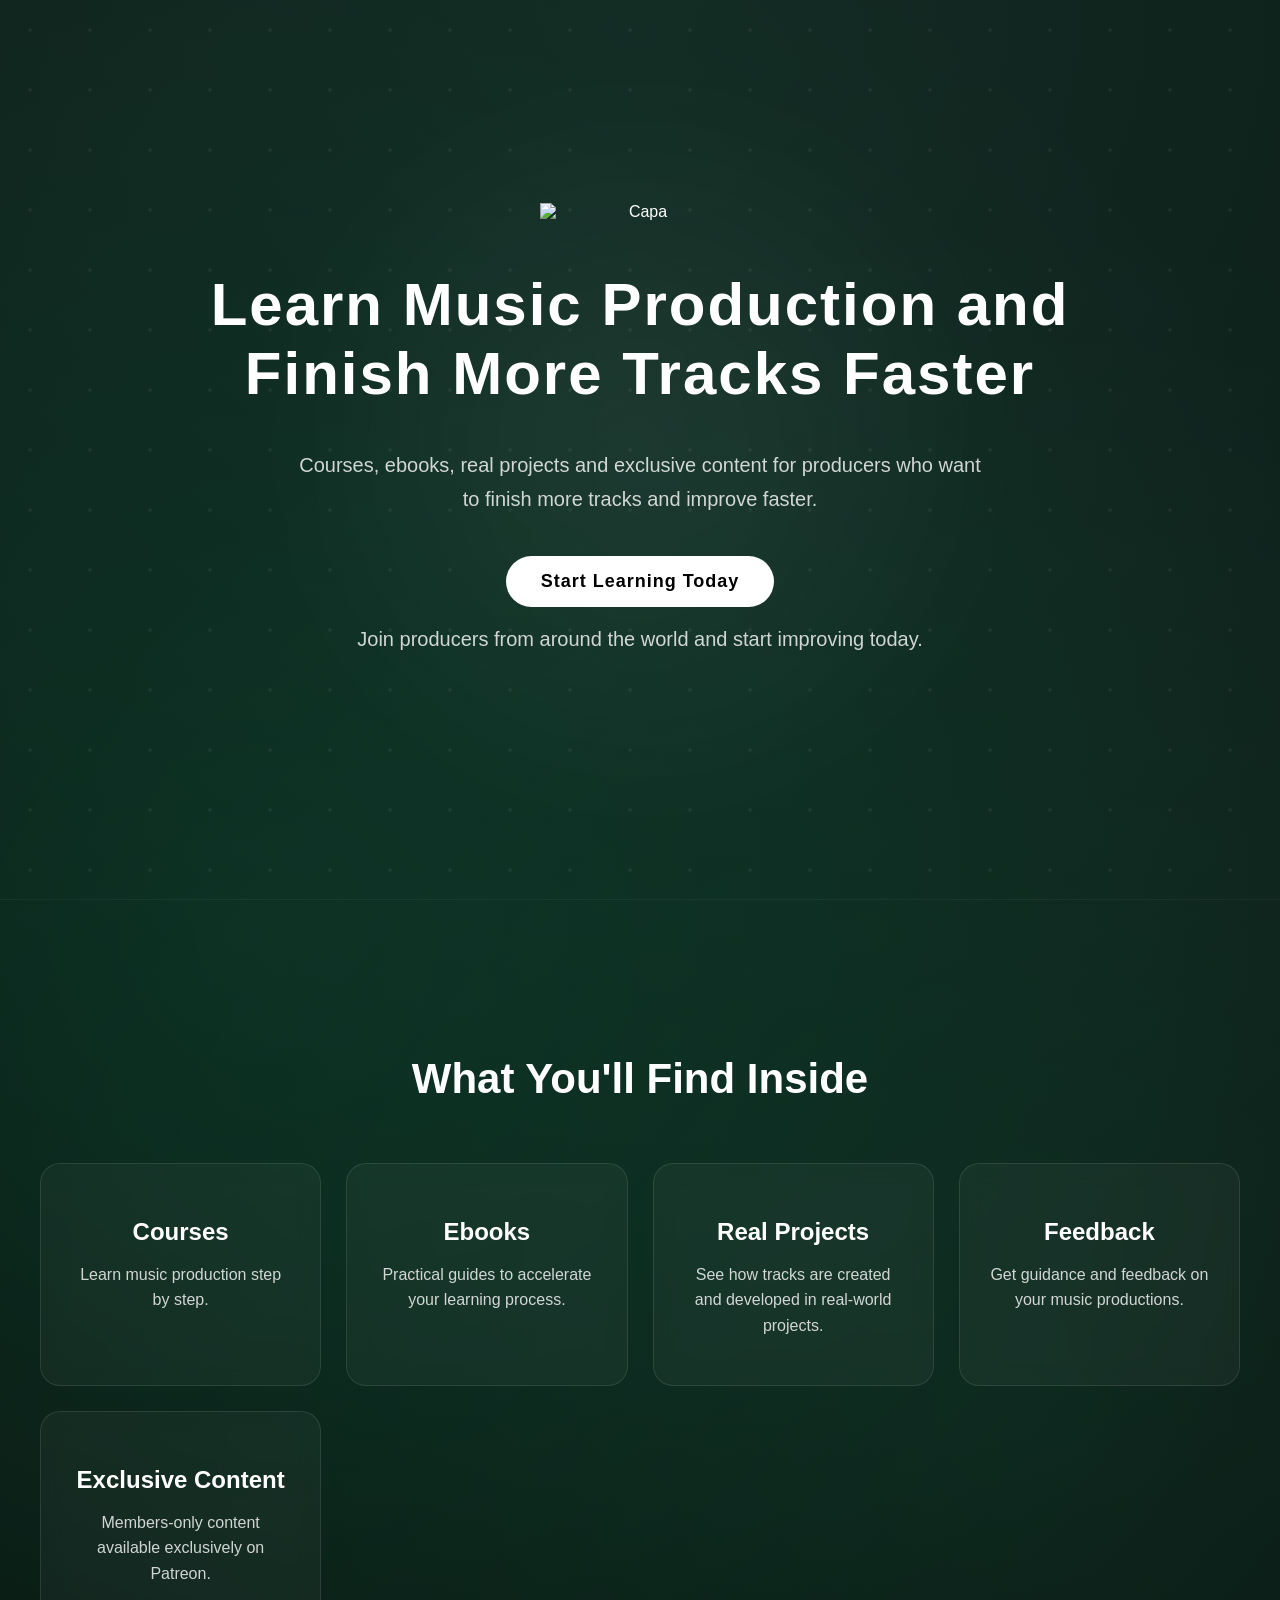
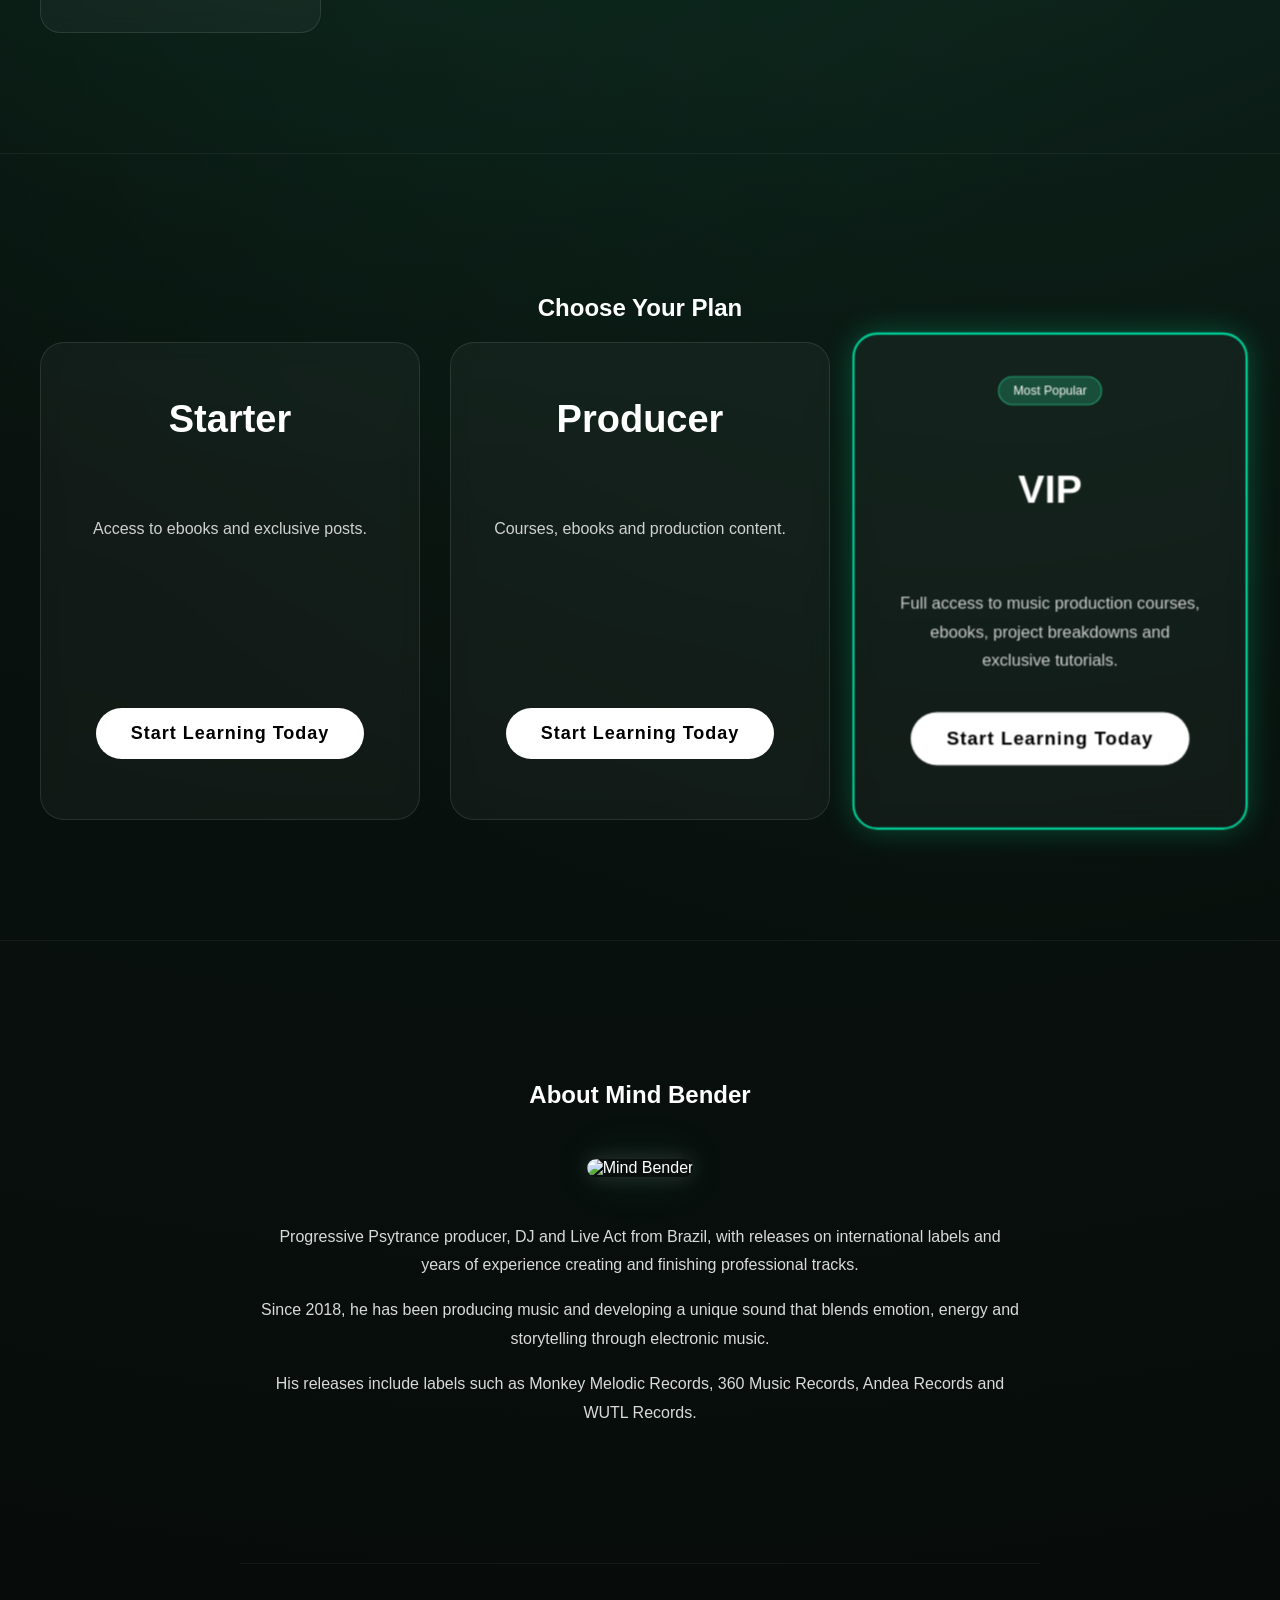
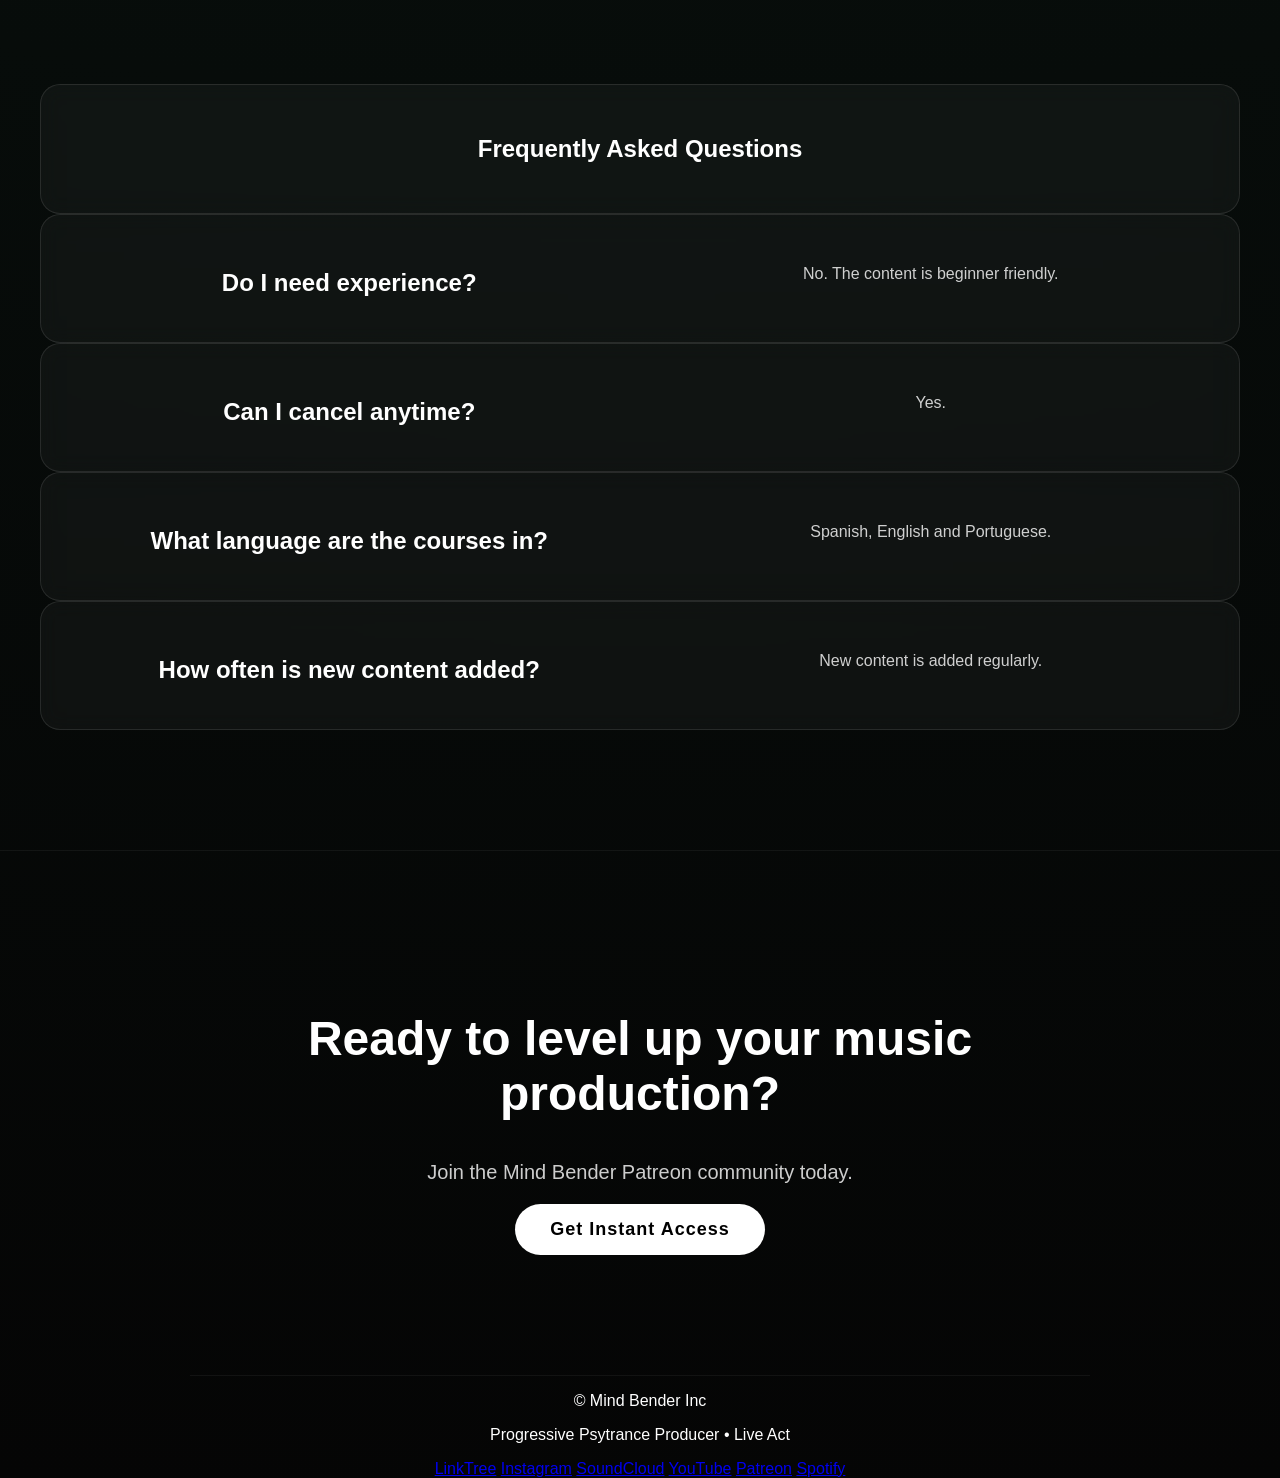
==== patreon-mind-bender/index.html @ 2c37fced "Adiciona página Patreon" ====
<!doctype html>
<html>
<head>

  <meta charset="UTF-8">

  <meta name="viewport" content="width=device-width, initial-scale=1.0">

  <meta name="description"
content="Mind Bender is a Progressive Psytrance Producer, Live Act and DJ from Brazil. 
Releases on Monkey Melodic Records and performances worldwide.">

  <title>Mind Bender | Progressive Psytrance Dj Producer</title>

  <link rel="icon" href="/assets/IMG/favicon/favicon.png" type="image/png">

  <link rel="stylesheet" href="style.css">

</head>
<body>
<!-- HOME -->

<section id="home">

<img class="capa"
  src="/assets/IMG/logo-mindbender-cerebro-branco.png" alt="Capa">
   

    <h1>Learn Music Production and Finish More Tracks Faster</h1>

    <p>
        Courses, ebooks, real projects and exclusive content
        for producers who want to finish more tracks and improve faster.
    </p>

    <a href="https://patreon.com/mindbenderinc?utm_medium=clipboard_copy&utm_source=copy
    Link&utm_campaign=creatorshare_fan&utm_content=join_link" target="_blank">
        <button>Start Learning Today</button>
    </a>

    <p class="small-text">
    Join producers from around the world and start improving today.
</p>

</section>



<!-- BENEFITS -->

<section id="benefits">

    <h2>What You'll Find Inside</h2>

    <div class="benefits-grid">

    <div class="benefit-card">
        <h3>Courses</h3>
        <p>Learn music production step by step.</p>
    </div>

    <div class="benefit-card">
        <h3>Ebooks</h3>
        <p>Practical guides to accelerate your learning process.</p>
    </div>

    <div class="benefit-card">
        <h3>Real Projects</h3>
        <p>See how tracks are created and developed in real-world projects.</p>
    </div>

    <div class="benefit-card">
        <h3>Feedback</h3>
        <p>Get guidance and feedback on your music productions.</p>
    </div>

    <div class="benefit-card">
        <h3>Exclusive Content</h3>
        <p>Members-only content available exclusively on Patreon.</p>
    </div>

    </div>

</section>



<!-- PLANS PATREON -->

<section id="plans">

        <h2>Choose Your Plan</h2>

    <div class="plans-grid">

        <div class="plan">
            <h3>Starter</h3>

            <p>Access to ebooks and exclusive posts.</p>

            <div class="plan-button">
            <a href="https://patreon.com/mindbenderinc?utm_medium=clipboard_copy&utm_source=copy
            Link&utm_campaign=creatorshare_fan&utm_content=join_link" target="_blank">
        <button>Start Learning Today</button>
        </a>
            </div>

        </div>

        <div class="plan">

            <h3>Producer</h3>

            <p>Courses, ebooks and production content.</p>
            <div class="plan-button">
       <a href="https://patreon.com/mindbenderinc?utm_medium=clipboard_copy&utm_source=copy
       Link&utm_campaign=creatorshare_fan&utm_content=join_link" target="_blank">
        <button>Start Learning Today</button>
        </a>
            </div>

             </div>

 <div class="plan featured">

    <span class="badge">Most Popular</span>

        <h3>VIP</h3>

        <p>Full access to music production courses,
ebooks, project breakdowns and exclusive tutorials.</p>
        <div class="plan-button">
    <a href="https://patreon.com/mindbenderinc?utm_medium=clipboard_copy&utm_source=copy
       Link&utm_campaign=creatorshare_fan&utm_content=join_link" target="_blank">
        <button>Start Learning Today</button>
    </a>
        </div>

    </div>

</section>



<!-- ABOUT THE INSTRUCTOR -->

<section id="teacher">

<h2>About Mind Bender</h2>

<img class="teacher-photo" 
src="/assets/IMG/mind-presskit-4.jpg" 
alt="Mind Bender">

<p>
Progressive Psytrance producer, DJ and Live Act from Brazil,
with releases on international labels and years of experience
creating and finishing professional tracks.
</p>

<p>
Since 2018, he has been producing music and developing a unique sound that blends emotion,
energy and storytelling through electronic music.
</p>

<p>
His releases include labels such as Monkey Melodic Records,
360 Music Records, Andea Records and WUTL Records.
</p>

</section>



<!-- FAQ -->

<section id="faq">

    <div class="faq-container">
<h2>Frequently Asked Questions</h2>
    </div>

        <div class="faq-container">
<h3>Do I need experience?</h3>
<p>No. The content is beginner friendly.</p>
        </div>

        <div class="faq-container">
<h3>Can I cancel anytime?</h3>
<p>Yes.</p>
        </div>

        <div class="faq-container">
<h3>What language are the courses in?</h3>
<p>Spanish, English and Portuguese.</p>
        </div>

        <div class="faq-container">
<h3>How often is new content added?</h3>
<p>New content is added regularly.</p>
        </div>

</section>


<!-- CALL TO ACTION -->


<section id="cta">

<h2>Ready to level up your music production?</h2>

<p>
Join the Mind Bender Patreon community today.
</p>

<a href="https://patreon.com/mindbenderinc?utm_medium=clipboard_copy&utm_source=copy
            Link&utm_campaign=creatorshare_fan&utm_content=join_link" target="_blank">
    <button>Get Instant Access</button>
</a>

</section>

  

<!-- FOOTER -->

  <footer class="footer">

  <p>© Mind Bender Inc</p>

  <p>Progressive Psytrance Producer • Live Act</p>

  <div class="footer-links">
    <a href="https://linktr.ee/mindbenderbr" target="_blank">LinkTree</a>
    <a href="https://www.instagram.com/mindbenderbr" target="_blank">Instagram</a>
    <a href="https://on.soundcloud.com/xuIXW6YyxuVBUNStKe" target="_blank">SoundCloud</a>
    <a href="https://www.youtube.com/@MindBenderbr" target="_blank">YouTube</a>
    <a href="https://www.patreon.com/mindbenderinc" target="_blank">Patreon</a>
    <a href="https://open.spotify.com/intl-es/artist/5QQDpoW4RZcS64pFqKwf9F" 
    target="_blank">Spotify</a>
  </div>

</footer>

  <script src="script.js"></script>

</body>

</html>
---- patreon-mind-bender/style.css ----
/* BODY */

* {
    box-sizing: border-box;
}

html {
    scroll-behavior: smooth;
}

body {
    margin: 0;
    color: white;
    font-family: Verdana, sans-serif;
    text-align: center;

    background:
    radial-gradient(
        circle at 20% 20%,
        rgba(0,255,150,0.08),
        transparent 30%
    ),

    radial-gradient(
        circle at 80% 30%,
        rgba(50,255,180,0.06),
        transparent 35%
    ),

    radial-gradient(
        circle at top,
        #132b24 0%,
        #09130f 40%,
        #050505 100%
    );
}

body::before {
    content: "";
    position: fixed;
    inset: 0;

    background-image:
    radial-gradient(
        rgba(255,255,255,0.05) 2px,
        transparent 2px
    );

    background-size: 60px 60px;

    pointer-events: none;

    
}


section {
    padding: 120px 20px;

    border-bottom:1px solid rgba(255,255,255,.05);
}



/* CAPA */

.capa {
    width: 200px;
    max-width: 90%;
    transition: 0.3s;
}

.capa:hover {
    transform: scale(1.04);
}
.dj {
    width: 250px;
    height: 250px;
    border-radius: 50%;
    border: 3px solid rgba(255,255,255,0.8);

 box-shadow:
        0 0 20px rgba(255,255,255,0.15),
        0 0 60px rgba(50,255,180,0.15);

    object-fit: cover;
    transition: 0.3s;
}

.dj:hover {
    transform: scale(1.05);
}


/* HOME */



#home {
    min-height: 100vh;

    display: flex;
    flex-direction: column;
    justify-content: center;
    align-items: center;

    padding: 40px 20px;

    position: relative;
}

#home::before {
    content: "";

    position: absolute;

    width: 500px;
    height: 500px;

    background: rgba(255,255,255,0.05);

    border-radius: 50%;

    filter: blur(120px);

    z-index: -1;
}

#home p {
    max-width: 700px;

    font-size: 20px;
    line-height: 1.7;

    opacity: 0.8;

    margin-bottom: 40px;
}

.small-text {
    margin-top: 15px;
    font-size: 14px;
    opacity: 0.7;
}

/* TITLES */

h1 {
    font-size: 60px;
    max-width: 900px;

    margin-bottom: 20px;

    letter-spacing: 2px;
}

#benefits h2 {
    font-size: 42px;
    margin-bottom: 60px;
}

/* BUTTON */

button {
    background: white;
    color: black;

    font-weight:bold;

    letter-spacing:1px;

    border: none;

    padding: 15px 35px;

    border-radius: 50px;

    font-size: 18px;

    cursor: pointer;

    transition: 0.3s;
    
}

button:hover {

    transform:
        scale(1.05)
        translateY(-4px);

    box-shadow:
        0 0 20px rgba(255,255,255,0.25),
        0 0 50px rgba(50,255,180,0.25);
}

.plan button {
    margin-bottom: 20px;
}


/* TEACHER */

.teacher-photo {
    width: 300px;
    max-width: 100%;

    border-radius: 20px;

    box-shadow:
        0 0 20px rgba(255,255,255,0.15),
        0 0 50px rgba(50,255,180,0.12);

    margin: 30px 0;

    transition: 0.3s;
}

.teacher-photo:hover {
    transform: scale(1.03);
}

#teacher {
    max-width: 800px;
    margin: auto;
}

#teacher p {
    line-height: 1.8;
    opacity: 0.85;
}

/* PLANS */


.plans-grid {
    display: grid;
    grid-template-columns: repeat(auto-fit, minmax(320px,1fr));
    gap: 30px;

    max-width: 1200px;
    margin: auto;
}

.plan{

    background:rgba(255,255,255,.04);

    backdrop-filter:blur(10px);

    border:1px solid rgba(255,255,255,.10);

    border-radius:24px;

    padding:40px;

    display:flex;

    flex-direction:column;

    justify-content:flex-start;

    align-items:center;

    gap:20px;

    min-height:430px;

    transition:.3s;
}

.plan:hover{

    transform:translateY(-10px);

    border-color:rgba(0,255,180,.35);

    box-shadow:
    0 0 25px rgba(0,255,180,.12);
}

.plan h3{

    margin-top:15px;

    font-size:38px;
}

.plan p{

    flex-grow:1;

    line-height:1.7;

    opacity:.8;
}

.plan-button{

    margin-top:auto;
}

/* BENEFITS GRID */




.benefits-grid {
    display: grid;

    grid-template-columns:
        repeat(auto-fit, minmax(250px, 1fr));

    gap: 25px;

    max-width: 1200px;

    margin: auto;
}

.benefit-card {
    background: rgba(255,255,255,0.04);

    backdrop-filter: blur(10px);

    border: 1px solid rgba(255,255,255,0.1);

    border-radius: 20px;

    padding: 30px;

    transition: 0.3s;

}

.benefit-card:hover {
    transform: translateY(-8px);

    border-color: rgba(50,255,180,0.4);

    box-shadow:
        0 0 20px rgba(255,255,255,0.08),
        0 0 40px rgba(50,255,180,0.08);
}

.benefit-card h3 {
    font-size: 24px;

    margin-bottom: 15px;
}

.benefit-card p {
    opacity: 0.8;

    line-height: 1.6;
}

.featured{

    transform:scale(1.04);

    border:2px solid #00d99f;

    box-shadow:
    0 0 30px rgba(0,255,180,.25);
}

.featured:hover{

    transform:
        scale(1.06)
        translateY(-10px);

}

.badge{

    display:inline-block;

    align-self:center;

    padding:6px 14px;

    margin-bottom:25px;

    border-radius:50px;

    background:rgba(50,255,180,.2);

    border:1px solid rgba(50,255,180,.5);

    font-size:12px;
}


/* FQA */


.faq-container {
    display: grid;

    grid-template-columns:
        repeat(auto-fit, minmax(250px, 1fr));

    gap: 25px;

    max-width: 1200px;

    margin: auto;
}

.faq-container {
    background: rgba(255,255,255,0.04);

    backdrop-filter: blur(10px);

    border: 1px solid rgba(255,255,255,0.1);

    border-radius: 20px;

    padding: 30px;

    transition: 0.3s;

}

.faq-container:hover {
    transform: translateY(-8px);

    border-color: rgba(50,255,180,0.4);

    box-shadow:
        0 0 20px rgba(255,255,255,0.08),
        0 0 40px rgba(50,255,180,0.08);
}

.faq-container h3 {
    font-size: 24px;

    margin-bottom: 15px;
}

.faq-container p {
    opacity: 0.8;

    line-height: 1.6;
}

/* CTA */



#cta {
    max-width: 900px;
    margin: auto;
}

#cta h2 {
    font-size: 48px;
}

#cta p {
    font-size: 20px;
    opacity: 0.8;
}


/* MOBILE */  

@media (max-width: 768px) {

    h1 {
        font-size: 36px;
    }

    #home p {
        font-size: 17px;
    }

    #home::before {
        width: 300px;
        height: 300px;
    }
}
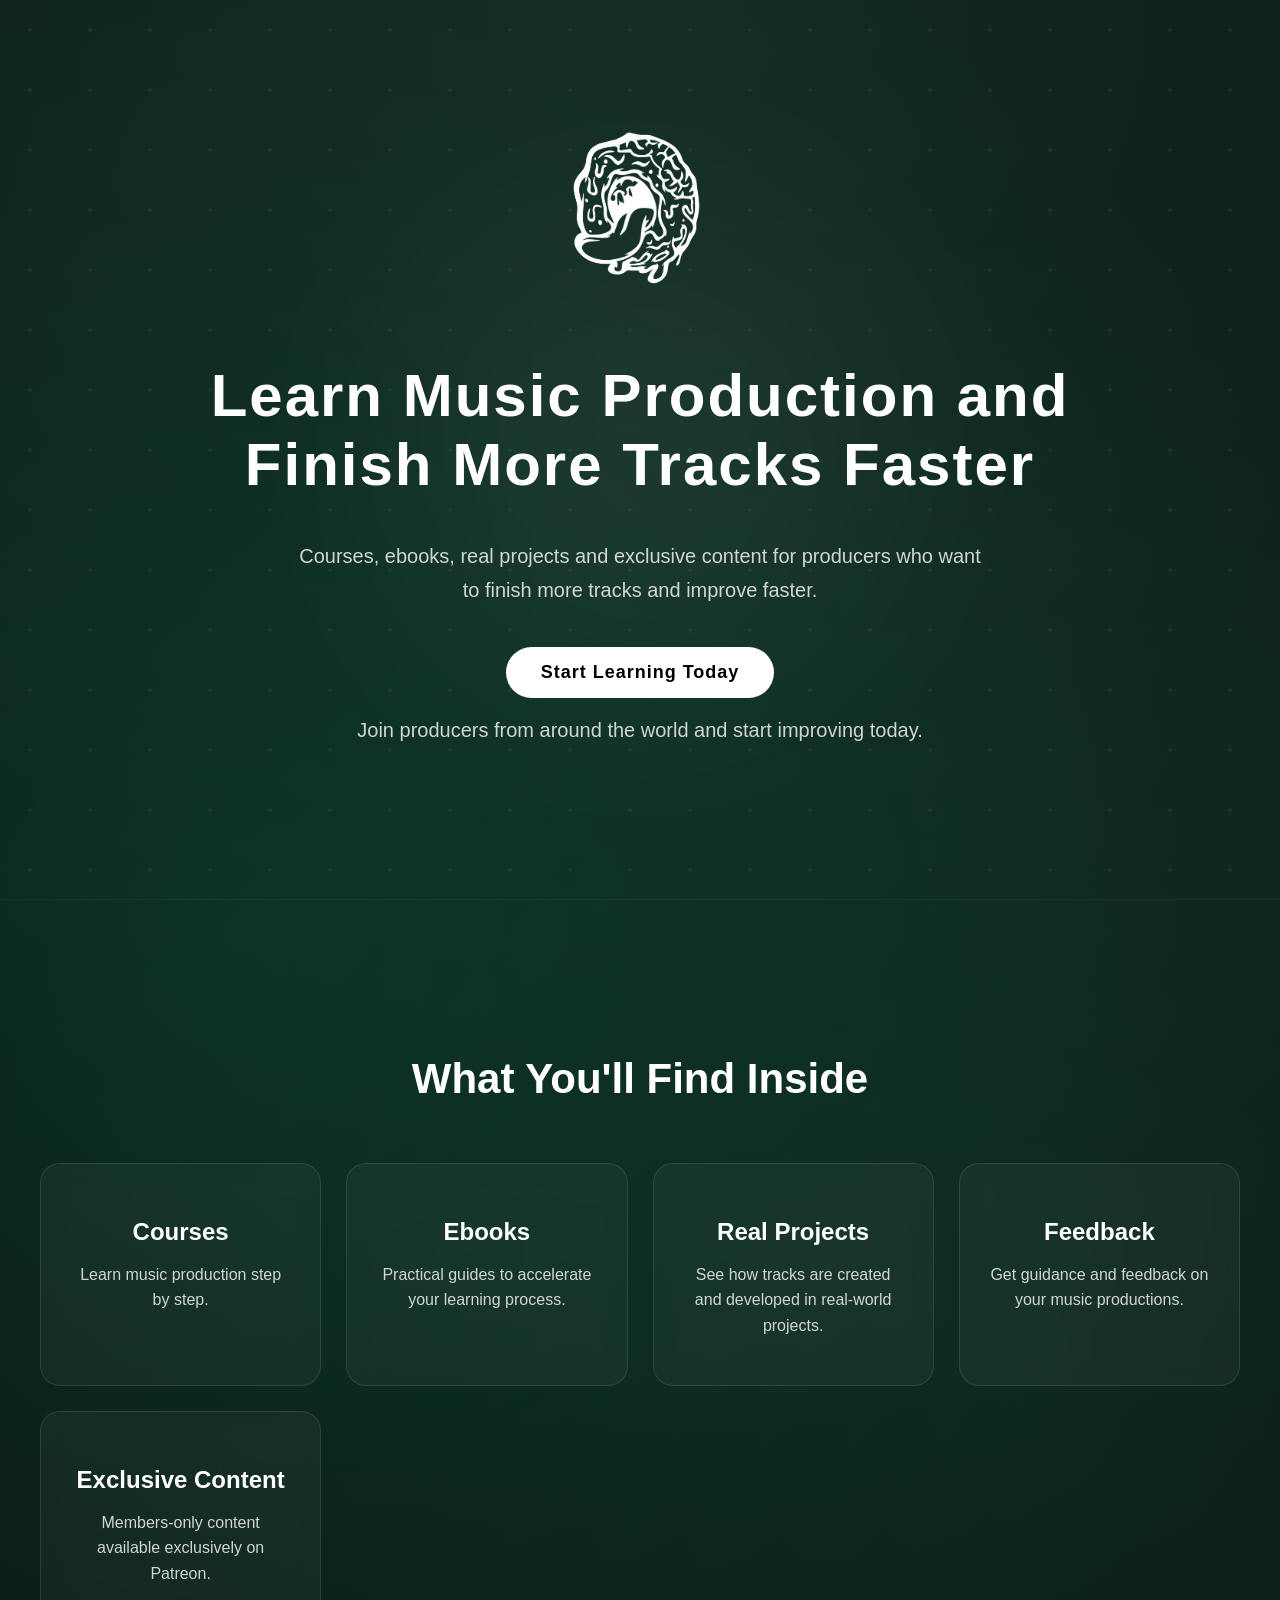
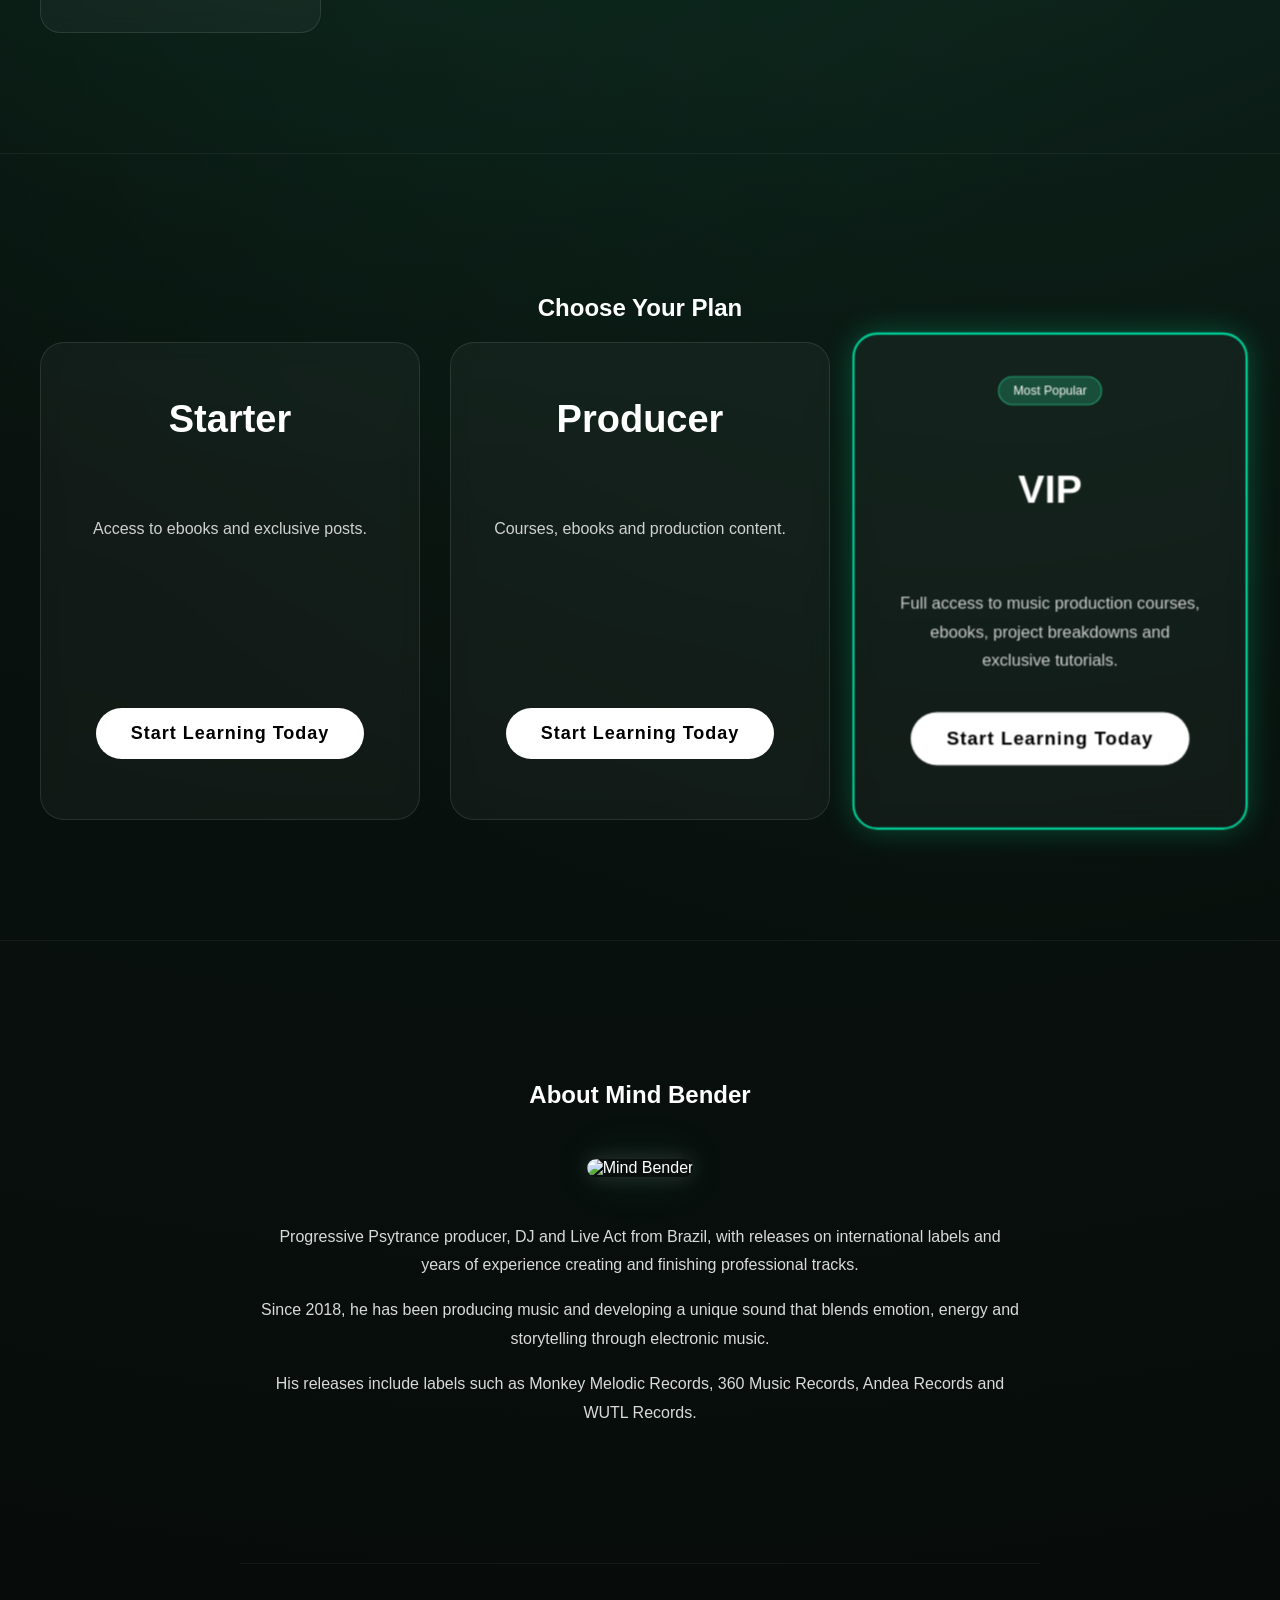
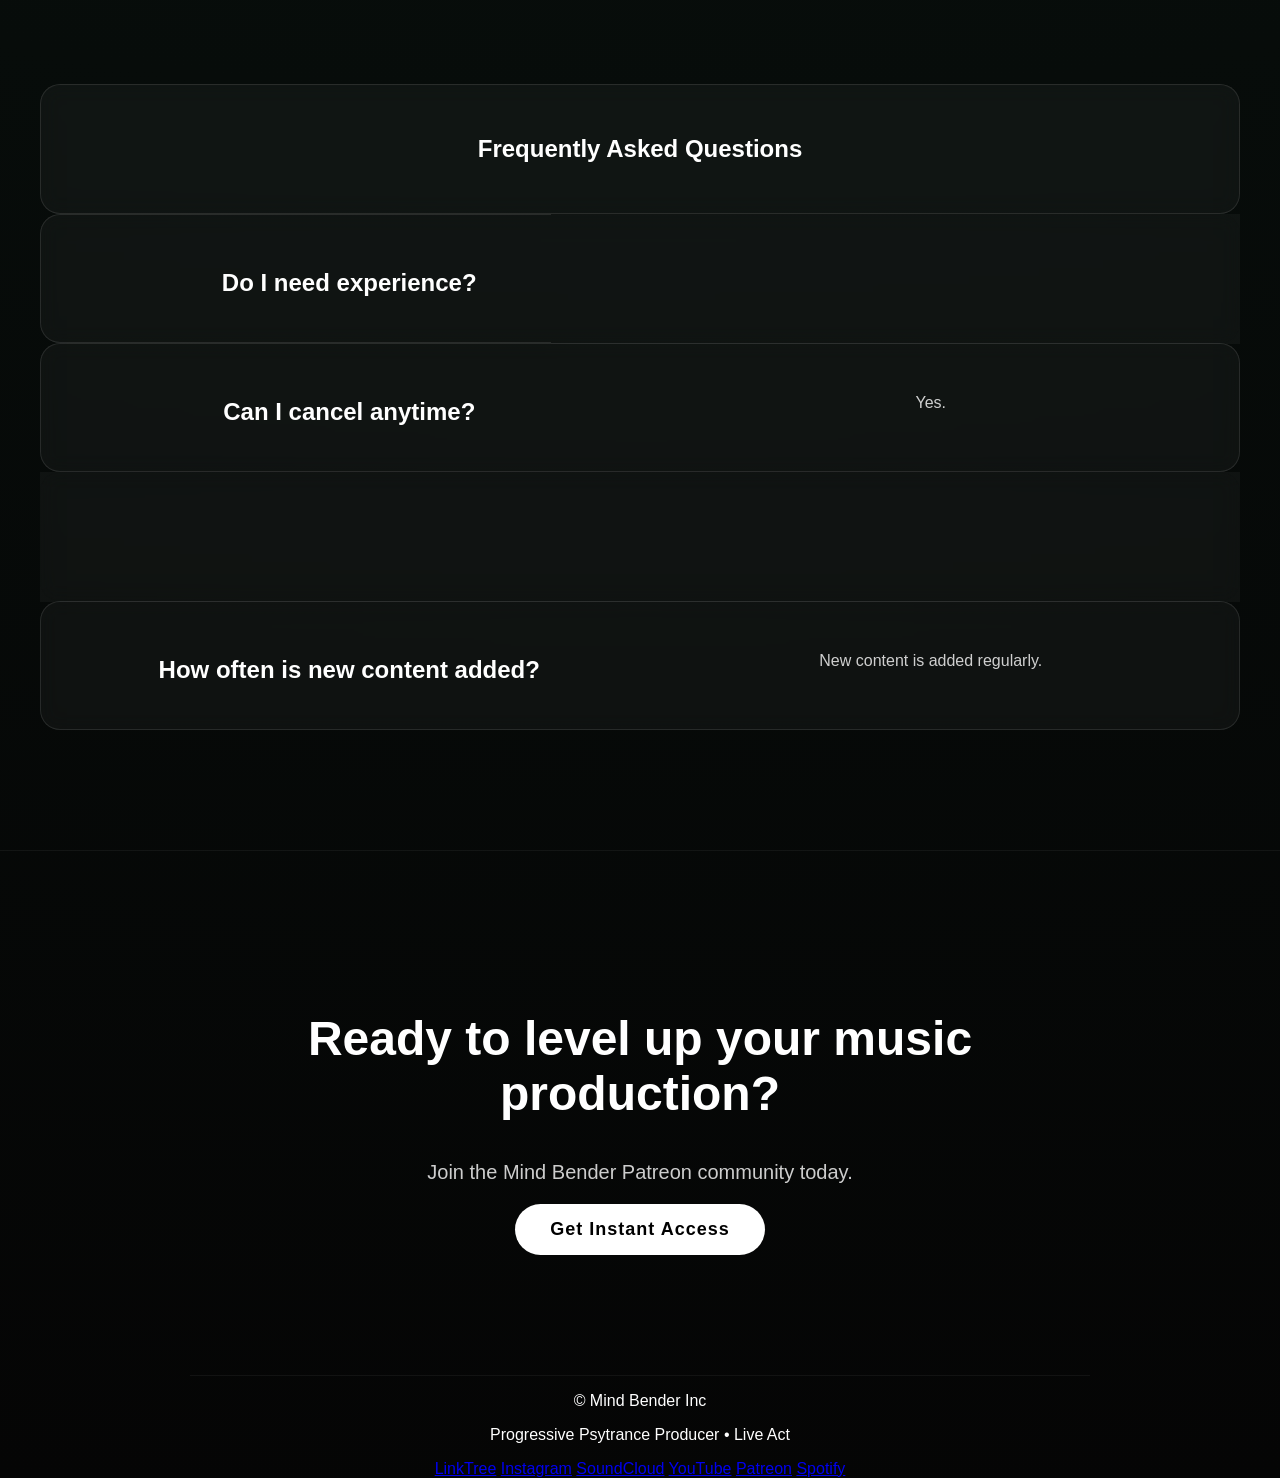
==== commit 0f08bf81: "Corrige caminhos relativos das imagens" ====
--- a/patreon-mind-bender/index.html
+++ b/patreon-mind-bender/index.html
@@ -12,7 +12,7 @@
 
   <title>Mind Bender | Progressive Psytrance Dj Producer</title>
 
-  <link rel="icon" href="/assets/IMG/favicon/favicon.png" type="image/png">
+  <link rel="icon" href="../assets/favicon/favicon.png" type="image/png">
 
   <link rel="stylesheet" href="style.css">
 
@@ -23,7 +23,7 @@
 <section id="home">
 
 <img class="capa"
-  src="/assets/IMG/logo-mindbender-cerebro-branco.png" alt="Capa">
+   src="../assets/logo-mindbender-cerebro-branco.png" alt="Capa">
    
 
     <h1>Learn Music Production and Finish More Tracks Faster</h1>
@@ -149,7 +149,7 @@
 <h2>About Mind Bender</h2>
 
 <img class="teacher-photo" 
-src="/assets/IMG/mind-presskit-4.jpg" 
+src="../assets/pressfotos/mind-presskit2.png"
 alt="Mind Bender">
 
 <p>
